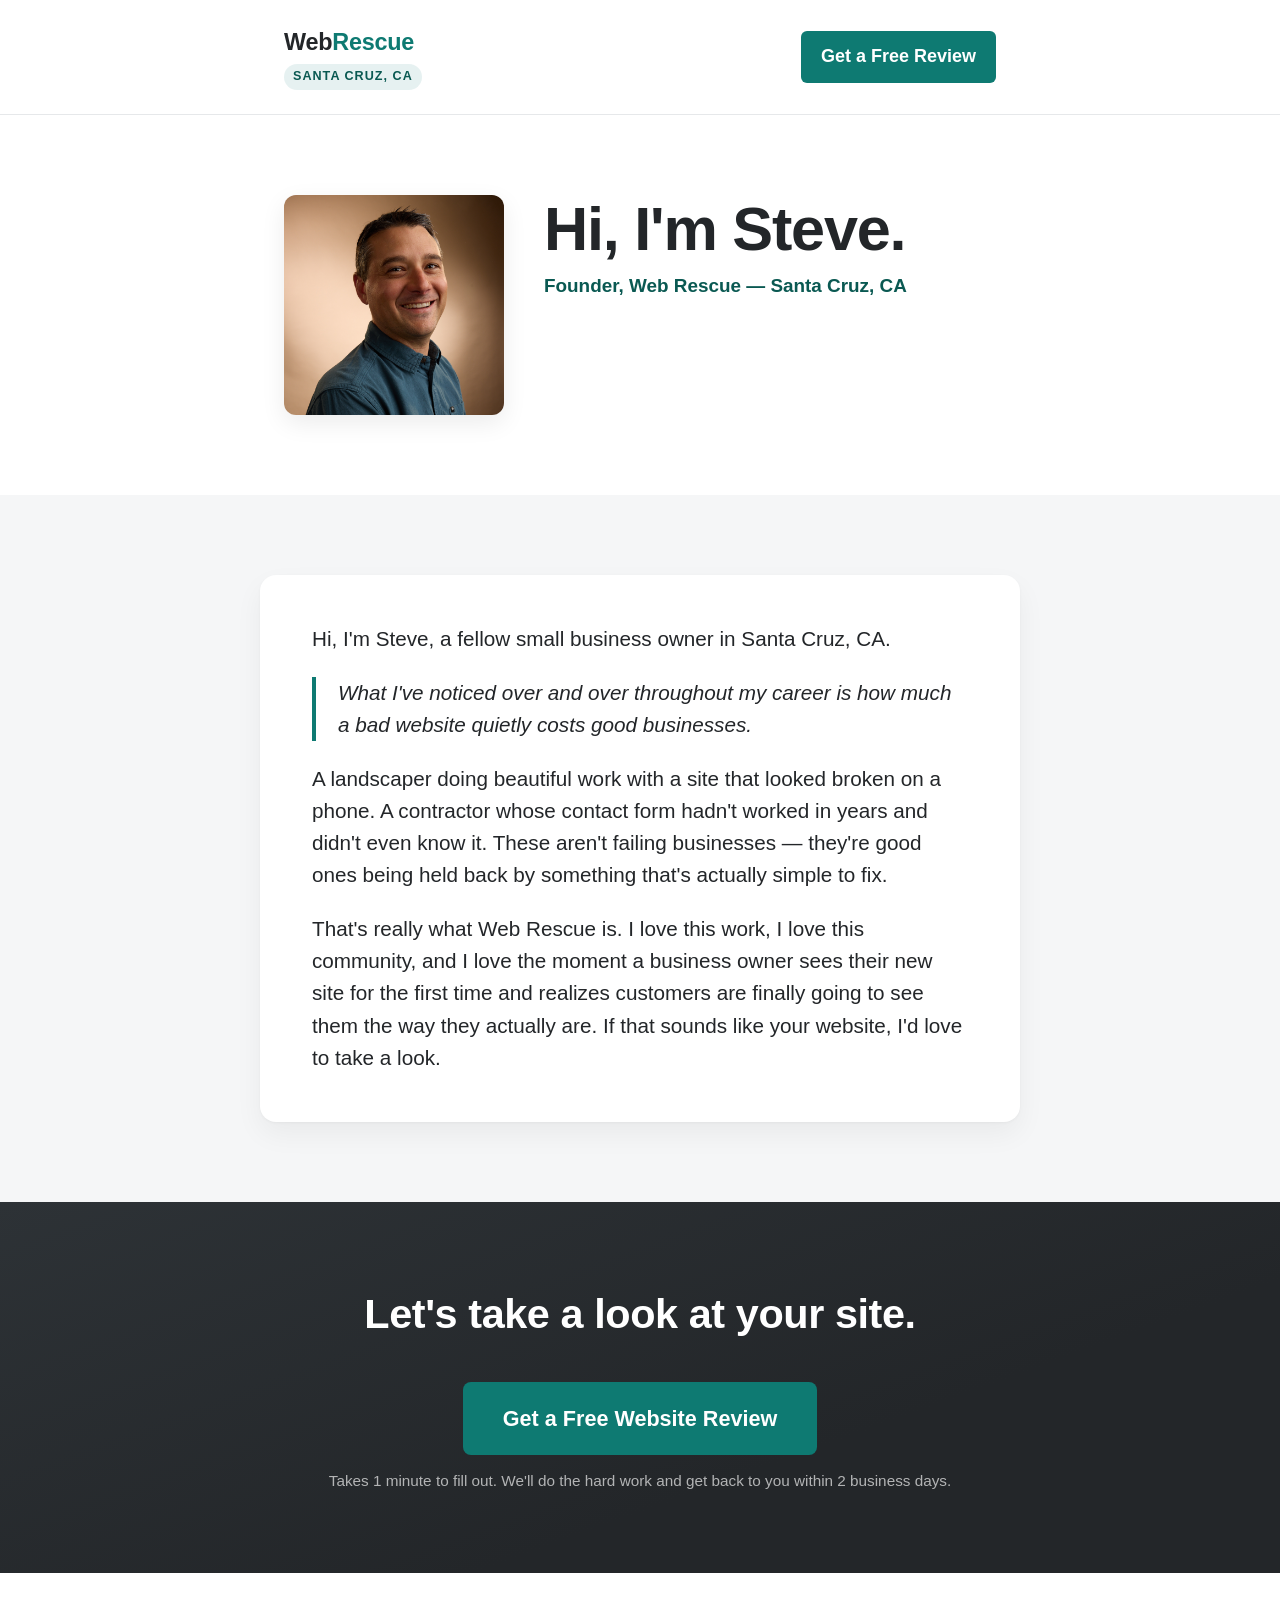
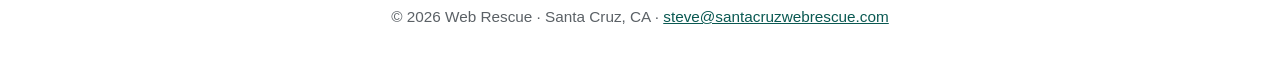
==== about.html @ 098f7052 "Add files via upload" ====
<!DOCTYPE html>
<html lang="en">
<head>
<meta charset="UTF-8">
<meta name="viewport" content="width=device-width, initial-scale=1.0">
<title>About | Web Rescue &mdash; Santa Cruz</title>
<meta name="description" content="Web Rescue is run by a real person in Santa Cruz, not an agency or a call center. Here's the story behind it.">
<link rel="icon" type="image/svg+xml" href="favicon.svg">
<link rel="stylesheet" href="styles.css">
</head>
<body>

<header class="site">
  <div class="wrap">
    <a href="index.html" style="text-decoration:none; color:inherit;">
      <div>
        <div class="logo">Web<span>Rescue</span></div>
        <div class="locale-tag">Santa Cruz, CA</div>
      </div>
    </a>
    <nav>
      <a href="index.html#review" class="cta-link">Get a Free Review</a>
    </nav>
  </div>
</header>

<section>
  <div class="wrap">
    <div class="bio">
      <img src="steve-headshot.jpg" alt="Steve Hinkel, founder of Web Rescue">
      <div class="bio-text">
        <h1>Hi, I'm Steve.</h1>
        <p class="role">Founder, Web Rescue &mdash; Santa Cruz, CA</p>
      </div>
    </div>
  </div>
</section>

<section class="soft">
  <div class="wrap about-copy">
    <p>Hi, I'm Steve, a fellow small business owner in Santa Cruz, CA.</p>

    <p class="pull-quote">What I've noticed over and over throughout my career is how much a bad website quietly costs good businesses.</p>

    <p>A landscaper doing beautiful work with a site that looked broken on a phone. A contractor whose contact form hadn't worked in years and didn't even know it. These aren't failing businesses &mdash; they're good ones being held back by something that's actually simple to fix.</p>

    <p>That's really what Web Rescue is. I love this work, I love this community, and I love the moment a business owner sees their new site for the first time and realizes customers are finally going to see them the way they actually are. If that sounds like your website, I'd love to take a look.</p>
  </div>
</section>

<section class="final-cta">
  <div class="wrap">
    <h2>Let's take a look at your site.</h2>
    <a href="index.html#review" class="cta-btn">Get a Free Website Review</a>
    <div class="fine-print">Takes 1 minute to fill out. We'll do the hard work and get back to you within 2 business days.</div>
  </div>
</section>

<footer>
  <div class="wrap">&copy; 2026 Web Rescue &middot; Santa Cruz, CA &middot; <a href="mailto:steve@santacruzwebrescue.com">steve@santacruzwebrescue.com</a></div>
</footer>

</body>
</html>
---- styles.css ----
:root {
  --ink: #232629;
  --ink-light: #5b6166;
  --paper: #ffffff;
  --paper-soft: #f5f6f7;
  --accent: #0e7a72;
  --accent-dark: #0a5952;
  --border: #e6e8ea;
}
* { box-sizing: border-box; }
html { scroll-behavior: smooth; font-size: 18px; }
body {
  margin: 0;
  font-family: -apple-system, BlinkMacSystemFont, "Segoe UI", Helvetica, Arial, sans-serif;
  color: var(--ink);
  background: var(--paper);
  line-height: 1.55;
}
a { color: var(--accent-dark); }
.wrap {
  max-width: 760px;
  margin: 0 auto;
  padding: 0 24px;
}
header.site {
  padding: 24px 0;
  border-bottom: 1px solid var(--border);
}
header.site .wrap {
  display: flex;
  align-items: center;
  justify-content: space-between;
}
header.site nav {
  display: flex;
  align-items: center;
  gap: 20px;
}
header.site nav a.text-link {
  text-decoration: none;
  color: var(--ink);
  font-weight: 600;
  font-size: 0.95rem;
  background: none;
  padding: 0;
}
header.site nav a.text-link:hover { color: var(--accent-dark); }
.logo {
  font-weight: 700;
  font-size: 1.3rem;
  letter-spacing: -0.01em;
}
.logo span { color: var(--accent); }
.locale-tag {
  display: inline-block;
  font-size: 0.7rem;
  text-transform: uppercase;
  letter-spacing: 0.08em;
  color: var(--accent-dark);
  background: rgba(14, 122, 114, 0.1);
  font-weight: 700;
  margin-top: 4px;
  padding: 3px 9px;
  border-radius: 100px;
}
header.site nav a.cta-link {
  text-decoration: none;
  color: var(--ink);
  font-weight: 600;
  font-size: 1rem;
  padding: 12px 20px;
  background: var(--accent);
  color: #fff;
  border-radius: 6px;
}
section { padding: 80px 0; }
section.soft { background: var(--paper-soft); }
h1 {
  font-size: clamp(2.3rem, 5.5vw, 3.4rem);
  line-height: 1.12;
  letter-spacing: -0.02em;
  margin: 0 0 22px;
}
h2 {
  font-size: clamp(1.7rem, 3.8vw, 2.3rem);
  letter-spacing: -0.01em;
  margin: 0 0 36px;
}
.hero {
  padding-top: 72px;
  text-align: center;
  background: radial-gradient(ellipse 900px 500px at 50% -10%, rgba(14, 122, 114, 0.12), transparent 70%);
}
.hero .wrap { max-width: 680px; }
.sub {
  font-size: 1.3rem;
  color: var(--ink-light);
  margin: 0 0 40px;
}
.cta-btn {
  display: inline-block;
  background: var(--accent);
  color: #fff;
  text-decoration: none;
  font-weight: 700;
  font-size: 1.2rem;
  padding: 20px 40px;
  border-radius: 8px;
  border: none;
  cursor: pointer;
}
.cta-btn:hover { background: var(--accent-dark); }
.fine-print {
  margin-top: 14px;
  font-size: 0.85rem;
  color: var(--ink-light);
}
.problem-list {
  list-style: none;
  padding: 0;
  margin: 0;
  display: grid;
  grid-template-columns: 1fr 1fr;
  gap: 16px 32px;
}
.problem-list li {
  padding-left: 30px;
  position: relative;
  color: var(--ink-light);
  font-size: 1.12rem;
}
.problem-list li::before {
  content: "\2717";
  position: absolute;
  left: 0;
  color: #c0392b;
  font-weight: 700;
}
.steps {
  list-style: none;
  padding: 0;
  margin: 0;
  counter-reset: step;
  display: flex;
  flex-direction: column;
  gap: 24px;
}
.steps li {
  counter-increment: step;
  position: relative;
  padding-left: 60px;
  font-size: 1.15rem;
}
.steps li::before {
  content: counter(step);
  position: absolute;
  left: 0;
  top: -4px;
  width: 42px;
  height: 42px;
  border-radius: 50%;
  background: var(--accent);
  color: #fff;
  font-weight: 700;
  font-size: 1.1rem;
  display: flex;
  align-items: center;
  justify-content: center;
}
.steps strong { display: block; margin-bottom: 2px; }
.cards {
  display: grid;
  grid-template-columns: repeat(3, 1fr);
  gap: 20px;
}
.card {
  background: var(--paper);
  border: 1px solid var(--border);
  border-top: 4px solid var(--accent);
  border-radius: 10px;
  padding: 28px 22px;
}
.card h3 { margin: 0 0 10px; font-size: 1.25rem; }
.card p { margin: 0; color: var(--ink-light); font-size: 1.02rem; }
.work-grid {
  display: grid;
  grid-template-columns: 1fr 1fr;
  gap: 20px;
}
.work-card {
  border: 1px solid var(--border);
  border-radius: 12px;
  background: var(--paper);
  display: flex;
  flex-direction: column;
  text-decoration: none;
  color: inherit;
  overflow: hidden;
  transition: transform 0.15s ease, box-shadow 0.15s ease;
}
.work-card:hover {
  transform: translateY(-3px);
  box-shadow: 0 10px 24px rgba(0,0,0,0.08);
}
.work-card img {
  width: 100%;
  aspect-ratio: 4 / 3;
  object-fit: cover;
  object-position: top;
  display: block;
  border-bottom: 1px solid var(--border);
}
.work-card-body { padding: 20px 22px; display: flex; flex-direction: column; gap: 6px; }
.work-card .kind {
  font-size: 0.85rem;
  text-transform: uppercase;
  letter-spacing: 0.06em;
  color: var(--accent-dark);
  font-weight: 700;
}
.work-card-title {
  font-weight: 600;
  font-size: 1.1rem;
}
.work-card:hover .work-card-title { text-decoration: underline; }
.work-card-body p { margin: 0; color: var(--ink-light); font-size: 0.95rem; }
.why-list {
  list-style: none;
  padding: 0;
  margin: 0;
  display: grid;
  grid-template-columns: 1fr 1fr;
  gap: 16px 32px;
}
.why-list li {
  padding-left: 30px;
  position: relative;
  font-size: 1.12rem;
}
.why-list li::before {
  content: "\2713";
  position: absolute;
  left: 0;
  color: var(--accent);
  font-weight: 700;
}
.final-cta {
  text-align: center;
  background: linear-gradient(160deg, #2d3236, var(--ink) 65%);
  color: #fff;
}
.final-cta h2 { color: #fff; }
.final-cta .cta-btn { background: var(--accent); }
.final-cta .fine-print { color: rgba(255,255,255,0.65); }
#review {
  max-width: 520px;
  margin: 0 auto;
}
#review label {
  display: block;
  font-weight: 600;
  font-size: 0.9rem;
  margin: 16px 0 6px;
  text-align: left;
}
#review input, #review textarea {
  width: 100%;
  padding: 12px 14px;
  border: 1px solid var(--border);
  border-radius: 8px;
  font-size: 1rem;
  font-family: inherit;
}
#review .preference-field {
  border: none;
  padding: 0;
  margin: 16px 0 6px;
}
#review .preference-field legend {
  font-weight: 600;
  font-size: 0.9rem;
  margin-bottom: 10px;
  padding: 0;
}
#review .preference-field .radio-option {
  display: flex;
  align-items: center;
  gap: 10px;
  font-weight: 400;
  font-size: 1rem;
  margin: 0 0 10px;
  cursor: pointer;
}
#review .preference-field input[type="radio"] {
  width: auto;
  accent-color: var(--accent);
  cursor: pointer;
}
#review .submit-row { margin-top: 26px; }
#form-success {
  display: none;
  text-align: center;
  padding: 24px;
  background: var(--paper-soft);
  border-radius: 10px;
}
#form-success[data-fs-active] { display: block; }
[data-fs-error] { display: none; }
[data-fs-error][data-fs-active] { display: block; }
.fs-field-error { color: #c0392b; font-size: 0.82rem; margin-top: 4px; text-align: left; }
.fs-form-error { color: #c0392b; font-size: 0.9rem; margin-bottom: 16px; }
#review input[data-fs-field][aria-invalid="true"] { border-color: #c0392b; }
footer {
  padding: 32px 0 48px;
  text-align: center;
  color: var(--ink-light);
  font-size: 0.85rem;
}
.bio {
  display: flex;
  gap: 40px;
  align-items: flex-start;
}
.bio img {
  width: 220px;
  height: 220px;
  object-fit: cover;
  object-position: 50% 15%;
  border-radius: 12px;
  flex-shrink: 0;
  box-shadow: 0 8px 24px rgba(0,0,0,0.08);
}
.bio-text h1 { margin-bottom: 8px; }
.bio-text .role {
  color: var(--accent-dark);
  font-weight: 700;
  font-size: 1.05rem;
  margin: 0 0 20px;
}
.about-copy {
  background: var(--paper);
  border-radius: 16px;
  padding: 48px 52px;
  box-shadow: 0 1px 3px rgba(0,0,0,0.04), 0 12px 28px rgba(0,0,0,0.05);
}
.about-copy p { margin: 0 0 22px; font-size: 1.15rem; }
.about-copy p:last-child { margin-bottom: 0; }
.pull-quote {
  border-left: 4px solid var(--accent);
  padding-left: 22px;
  margin: 36px 0;
  font-size: 1.35rem;
  font-style: italic;
  color: var(--ink);
}
@media (max-width: 640px) {
  html { font-size: 16.5px; }
  section { padding: 52px 0; }
  .problem-list, .why-list { grid-template-columns: 1fr; }
  .cards { grid-template-columns: 1fr; }
  .work-grid { grid-template-columns: 1fr; }
  header.site nav a.cta-link { padding: 10px 16px; font-size: 0.9rem; }
  header.site nav { gap: 14px; }
  .bio { flex-direction: column; align-items: center; text-align: center; }
  .bio img { width: 180px; height: 180px; }
  .about-copy { padding: 32px 24px; }
  .pull-quote { font-size: 1.15rem; padding-left: 16px; }
  .cta-btn { width: 100%; text-align: center; padding: 18px 24px; }
}
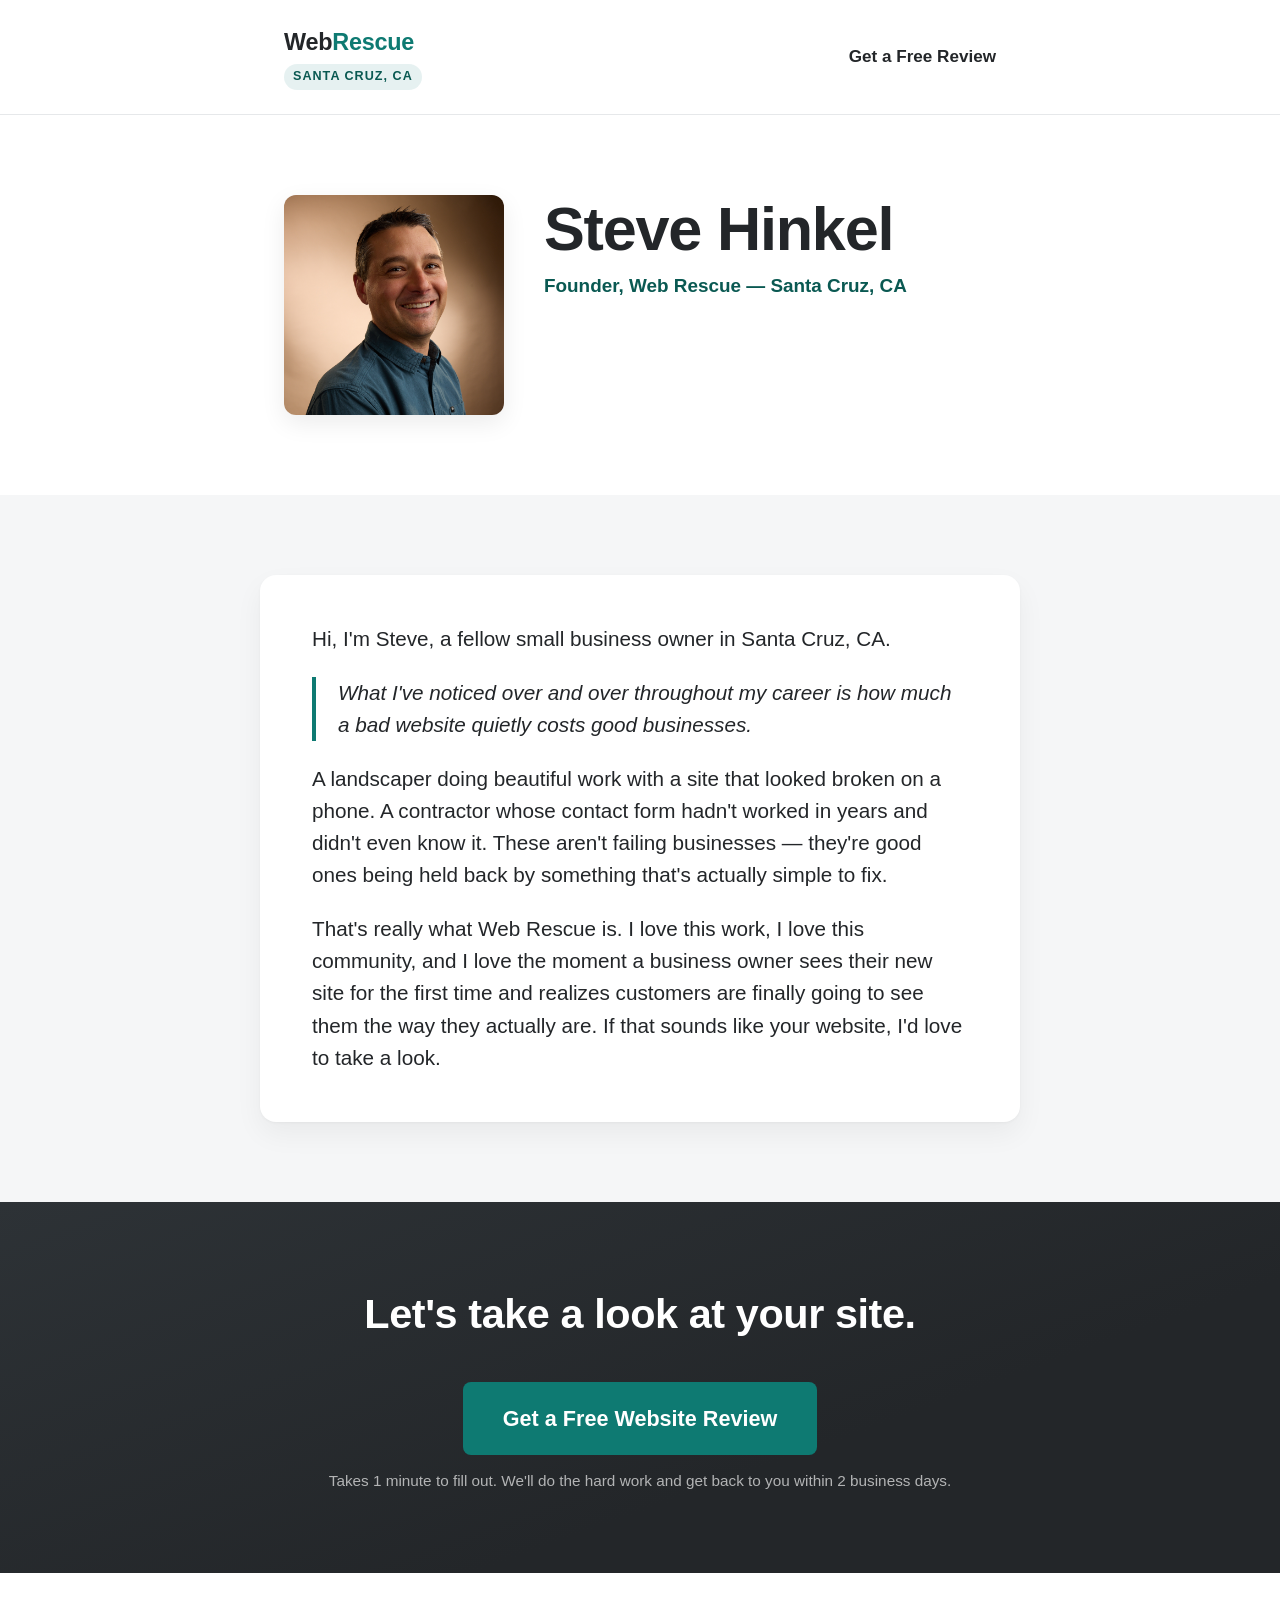
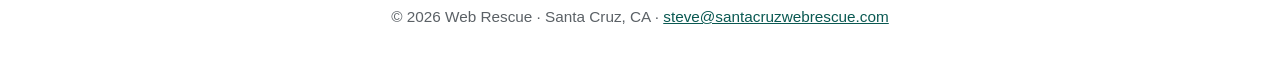
==== commit 0207f340: "Add files via upload" ====
--- a/about.html
+++ b/about.html
@@ -19,7 +19,7 @@
       </div>
     </a>
     <nav>
-      <a href="index.html#review" class="cta-link">Get a Free Review</a>
+      <a href="index.html#review" class="text-link">Get a Free Review</a>
     </nav>
   </div>
 </header>
@@ -29,7 +29,7 @@
     <div class="bio">
       <img src="steve-headshot.jpg" alt="Steve Hinkel, founder of Web Rescue">
       <div class="bio-text">
-        <h1>Hi, I'm Steve.</h1>
+        <h1>Steve Hinkel</h1>
         <p class="role">Founder, Web Rescue &mdash; Santa Cruz, CA</p>
       </div>
     </div>
--- a/styles.css
+++ b/styles.css
@@ -53,6 +53,7 @@
 .logo span { color: var(--accent); }
 .locale-tag {
   display: inline-block;
+  white-space: nowrap;
   font-size: 0.7rem;
   text-transform: uppercase;
   letter-spacing: 0.08em;
@@ -62,16 +63,6 @@
   margin-top: 4px;
   padding: 3px 9px;
   border-radius: 100px;
-}
-header.site nav a.cta-link {
-  text-decoration: none;
-  color: var(--ink);
-  font-weight: 600;
-  font-size: 1rem;
-  padding: 12px 20px;
-  background: var(--accent);
-  color: #fff;
-  border-radius: 6px;
 }
 section { padding: 80px 0; }
 section.soft { background: var(--paper-soft); }
@@ -359,8 +350,11 @@
   .problem-list, .why-list { grid-template-columns: 1fr; }
   .cards { grid-template-columns: 1fr; }
   .work-grid { grid-template-columns: 1fr; }
-  header.site nav a.cta-link { padding: 10px 16px; font-size: 0.9rem; }
+  header.site { padding: 18px 0; }
   header.site nav { gap: 14px; }
+  header.site nav a.text-link { font-size: 0.88rem; }
+  .logo { font-size: 1.1rem; }
+  .locale-tag { font-size: 0.62rem; padding: 2px 7px; }
   .bio { flex-direction: column; align-items: center; text-align: center; }
   .bio img { width: 180px; height: 180px; }
   .about-copy { padding: 32px 24px; }
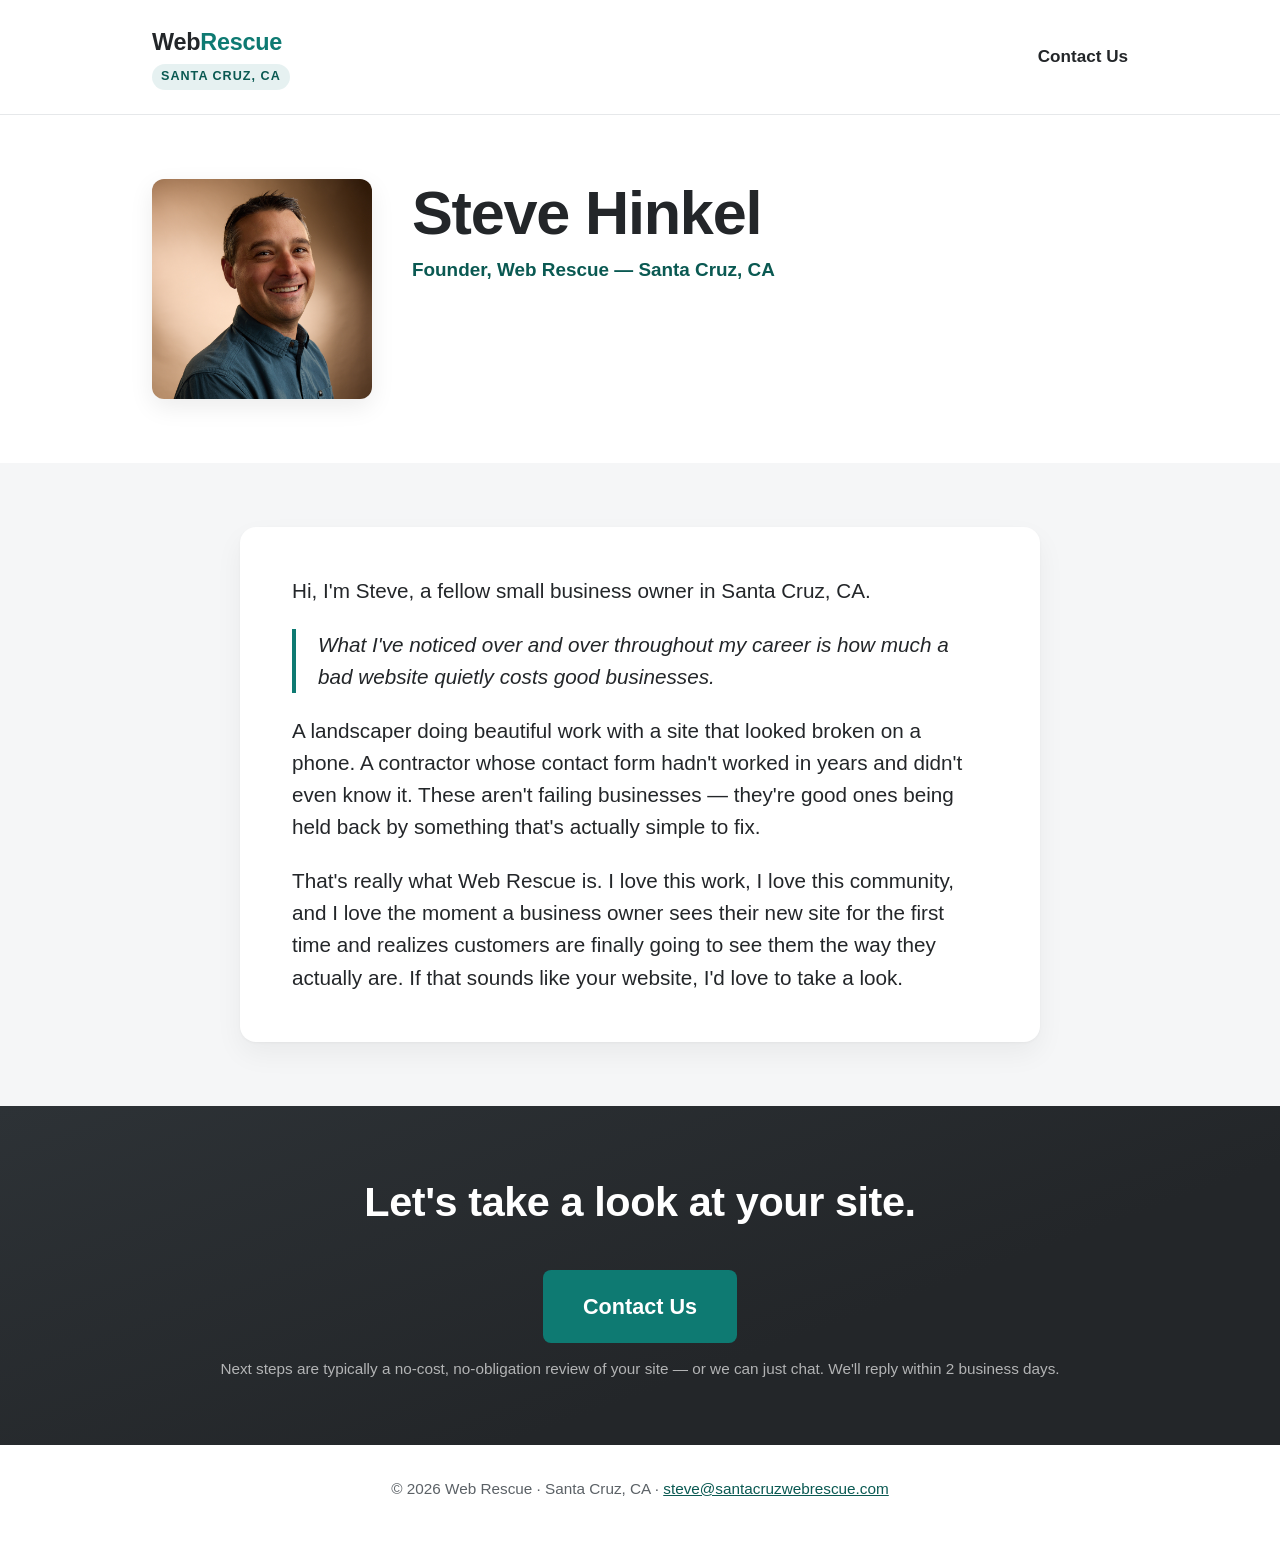
==== commit d5079e6c: "Split contact form onto its own page, soften CTAs, tighten layout - Move the Formspree form to conta" ====
--- a/about.html
+++ b/about.html
@@ -19,7 +19,7 @@
       </div>
     </a>
     <nav>
-      <a href="index.html#review" class="text-link">Get a Free Review</a>
+      <a href="contact.html" class="text-link">Contact Us</a>
     </nav>
   </div>
 </header>
@@ -51,8 +51,8 @@
 <section class="final-cta">
   <div class="wrap">
     <h2>Let's take a look at your site.</h2>
-    <a href="index.html#review" class="cta-btn">Get a Free Website Review</a>
-    <div class="fine-print">Takes 1 minute to fill out. We'll do the hard work and get back to you within 2 business days.</div>
+    <a href="contact.html" class="cta-btn">Contact Us</a>
+    <div class="fine-print">Next steps are typically a no-cost, no-obligation review of your site &mdash; or we can just chat. We'll reply within 2 business days.</div>
   </div>
 </section>
 
--- a/styles.css
+++ b/styles.css
@@ -18,9 +18,9 @@
 }
 a { color: var(--accent-dark); }
 .wrap {
-  max-width: 760px;
+  max-width: 1040px;
   margin: 0 auto;
-  padding: 0 24px;
+  padding: 0 32px;
 }
 header.site {
   padding: 24px 0;
@@ -64,7 +64,8 @@
   padding: 3px 9px;
   border-radius: 100px;
 }
-section { padding: 80px 0; }
+section { padding: 64px 0; }
+section.tight { padding-bottom: 24px; }
 section.soft { background: var(--paper-soft); }
 h1 {
   font-size: clamp(2.3rem, 5.5vw, 3.4rem);
@@ -78,13 +79,14 @@
   margin: 0 0 36px;
 }
 .hero {
-  padding-top: 72px;
+  padding-top: 64px;
+  padding-bottom: 56px;
   text-align: center;
   background: radial-gradient(ellipse 900px 500px at 50% -10%, rgba(14, 122, 114, 0.12), transparent 70%);
 }
-.hero .wrap { max-width: 680px; }
+.hero .wrap { max-width: 820px; }
 .sub {
-  font-size: 1.3rem;
+  font-size: 1.25rem;
   color: var(--ink-light);
   margin: 0 0 40px;
 }
@@ -111,8 +113,8 @@
   padding: 0;
   margin: 0;
   display: grid;
-  grid-template-columns: 1fr 1fr;
-  gap: 16px 32px;
+  grid-template-columns: repeat(3, 1fr);
+  gap: 20px 32px;
 }
 .problem-list li {
   padding-left: 30px;
@@ -132,21 +134,22 @@
   padding: 0;
   margin: 0;
   counter-reset: step;
-  display: flex;
-  flex-direction: column;
-  gap: 24px;
+  display: grid;
+  grid-template-columns: repeat(4, 1fr);
+  gap: 28px;
 }
 .steps li {
   counter-increment: step;
   position: relative;
-  padding-left: 60px;
-  font-size: 1.15rem;
+  padding-top: 58px;
+  font-size: 1.02rem;
+  color: var(--ink-light);
 }
 .steps li::before {
   content: counter(step);
   position: absolute;
   left: 0;
-  top: -4px;
+  top: 0;
   width: 42px;
   height: 42px;
   border-radius: 50%;
@@ -158,7 +161,7 @@
   align-items: center;
   justify-content: center;
 }
-.steps strong { display: block; margin-bottom: 2px; }
+.steps strong { display: block; margin-bottom: 6px; color: var(--ink); font-size: 1.15rem; }
 .cards {
   display: grid;
   grid-template-columns: repeat(3, 1fr);
@@ -175,7 +178,7 @@
 .card p { margin: 0; color: var(--ink-light); font-size: 1.02rem; }
 .work-grid {
   display: grid;
-  grid-template-columns: 1fr 1fr;
+  grid-template-columns: repeat(3, 1fr);
   gap: 20px;
 }
 .work-card {
@@ -220,7 +223,7 @@
   padding: 0;
   margin: 0;
   display: grid;
-  grid-template-columns: 1fr 1fr;
+  grid-template-columns: repeat(3, 1fr);
   gap: 16px 32px;
 }
 .why-list li {
@@ -328,7 +331,22 @@
   font-size: 1.05rem;
   margin: 0 0 20px;
 }
+.split {
+  display: grid;
+  grid-template-columns: 5fr 7fr;
+  gap: 48px;
+  align-items: start;
+}
+.split h2 { margin: 0; }
+.contact-intro {
+  color: rgba(255,255,255,0.8);
+  font-size: 1.1rem;
+  margin: 0 0 20px;
+}
+.contact-page h1 { color: #fff; font-size: clamp(2rem, 4.5vw, 2.8rem); }
+.contact-page { min-height: 70vh; }
 .about-copy {
+  max-width: 800px;
   background: var(--paper);
   border-radius: 16px;
   padding: 48px 52px;
@@ -344,10 +362,17 @@
   font-style: italic;
   color: var(--ink);
 }
+@media (max-width: 900px) and (min-width: 641px) {
+  .steps { grid-template-columns: repeat(2, 1fr); }
+  .problem-list, .why-list { grid-template-columns: 1fr 1fr; }
+  .split { grid-template-columns: 1fr; gap: 20px; }
+}
 @media (max-width: 640px) {
   html { font-size: 16.5px; }
   section { padding: 52px 0; }
   .problem-list, .why-list { grid-template-columns: 1fr; }
+  .steps { grid-template-columns: 1fr; }
+  .split { grid-template-columns: 1fr; gap: 20px; }
   .cards { grid-template-columns: 1fr; }
   .work-grid { grid-template-columns: 1fr; }
   header.site { padding: 18px 0; }
@@ -357,7 +382,22 @@
   .locale-tag { font-size: 0.62rem; padding: 2px 7px; }
   .bio { flex-direction: column; align-items: center; text-align: center; }
   .bio img { width: 180px; height: 180px; }
-  .about-copy { padding: 32px 24px; }
+  .split {
+  display: grid;
+  grid-template-columns: 5fr 7fr;
+  gap: 48px;
+  align-items: start;
+}
+.split h2 { margin: 0; }
+.contact-intro {
+  color: rgba(255,255,255,0.8);
+  font-size: 1.1rem;
+  margin: 0 0 20px;
+}
+.contact-page h1 { color: #fff; font-size: clamp(2rem, 4.5vw, 2.8rem); }
+.contact-page { min-height: 70vh; }
+.about-copy {
+  max-width: 800px; padding: 32px 24px; }
   .pull-quote { font-size: 1.15rem; padding-left: 16px; }
   .cta-btn { width: 100%; text-align: center; padding: 18px 24px; }
 }
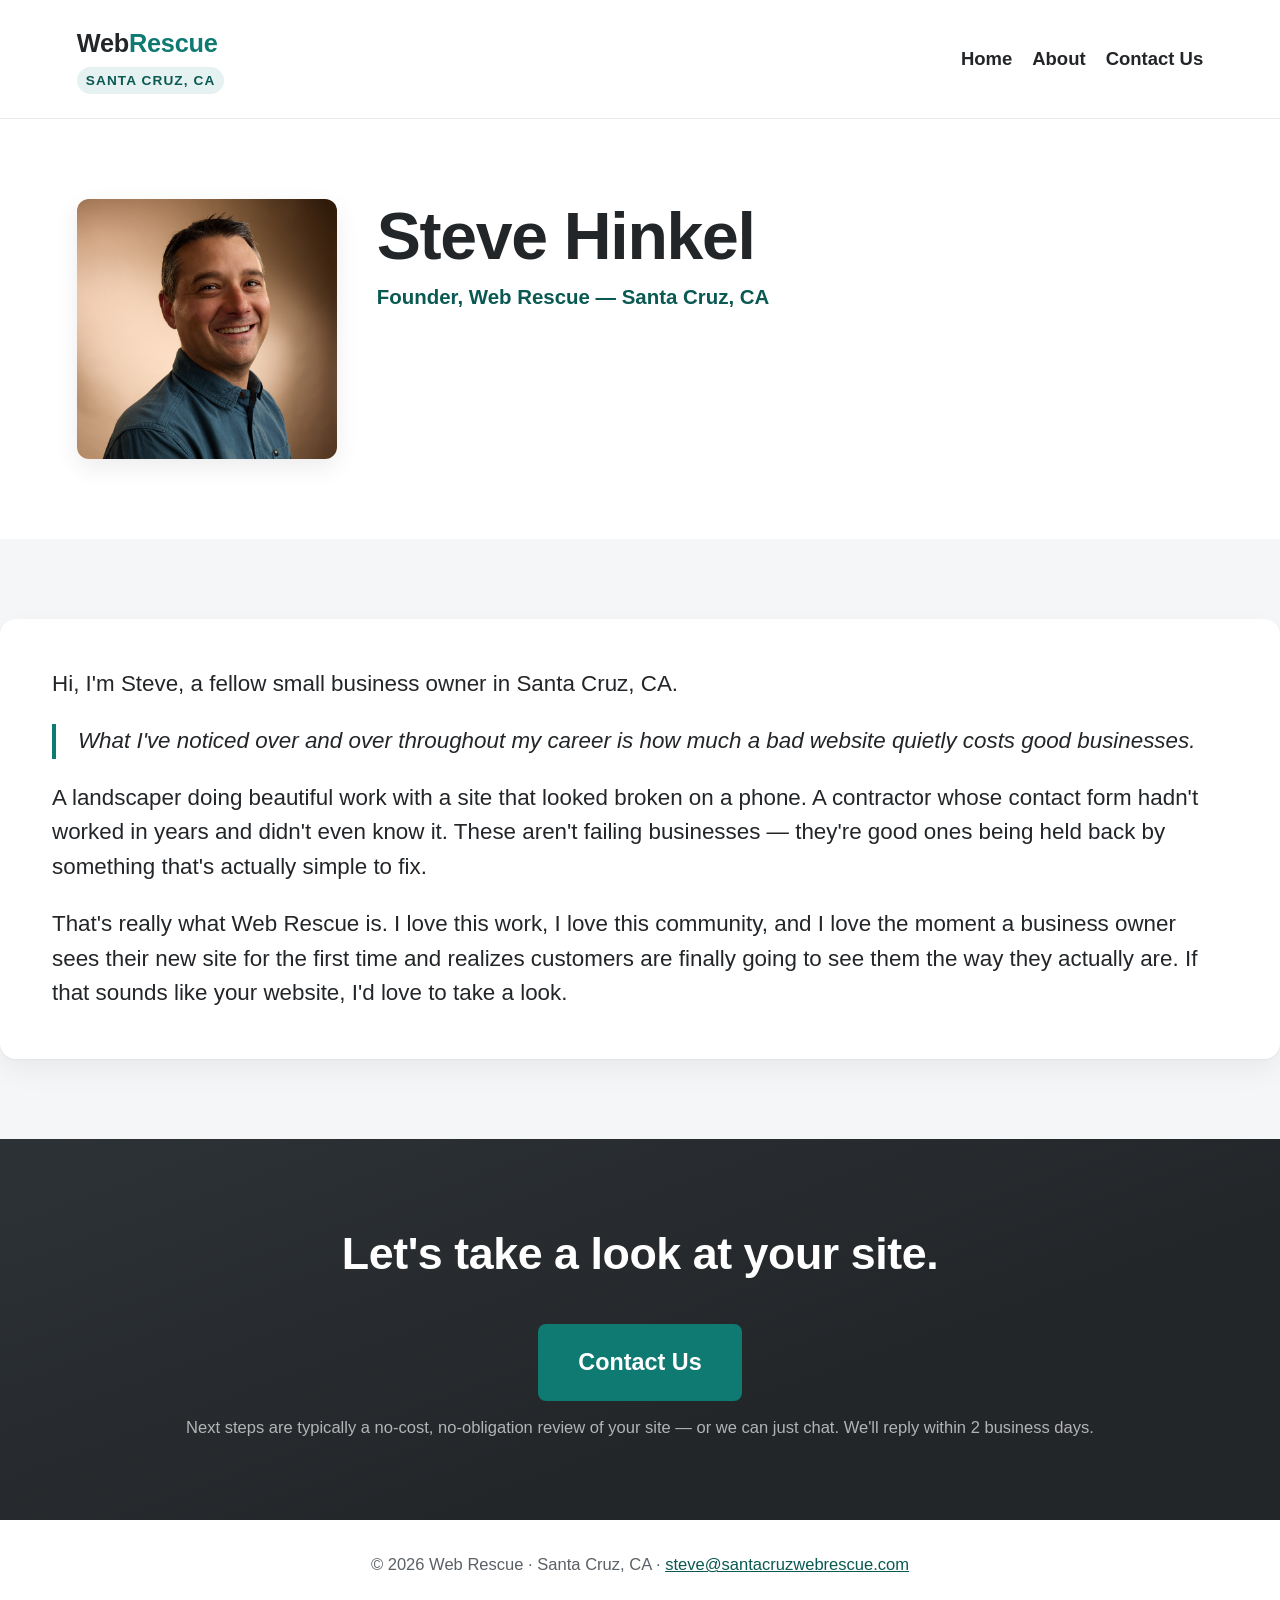
==== commit 820c3bb4: "Scale type down ~18%; add Home link to nav on all pages Co-Authored-By: Claude Sonnet 5.5 <noreply@a" ====
--- a/about.html
+++ b/about.html
@@ -1,6 +1,15 @@
 <!DOCTYPE html>
 <html lang="en">
 <head>
+<!-- Google tag (gtag.js) -->
+<script async src="https://www.googletagmanager.com/gtag/js?id=G-NDBNKK5VGS"></script>
+<script>
+  window.dataLayer = window.dataLayer || [];
+  function gtag(){dataLayer.push(arguments);}
+  gtag('js', new Date());
+
+  gtag('config', 'G-NDBNKK5VGS');
+</script>
 <meta charset="UTF-8">
 <meta name="viewport" content="width=device-width, initial-scale=1.0">
 <title>About | Web Rescue &mdash; Santa Cruz</title>
@@ -19,6 +28,8 @@
       </div>
     </a>
     <nav>
+      <a href="index.html" class="text-link">Home</a>
+      <a href="about.html" class="text-link">About</a>
       <a href="contact.html" class="text-link">Contact Us</a>
     </nav>
   </div>
--- a/styles.css
+++ b/styles.css
@@ -8,7 +8,7 @@
   --border: #e6e8ea;
 }
 * { box-sizing: border-box; }
-html { scroll-behavior: smooth; font-size: 18px; }
+html { scroll-behavior: smooth; font-size: clamp(17px, 0.74vw + 10px, 25px); }
 body {
   margin: 0;
   font-family: -apple-system, BlinkMacSystemFont, "Segoe UI", Helvetica, Arial, sans-serif;
@@ -18,10 +18,11 @@
 }
 a { color: var(--accent-dark); }
 .wrap {
-  max-width: 1040px;
+  max-width: 2000px;
   margin: 0 auto;
-  padding: 0 32px;
-}
+  padding: 0 6vw;
+}
+@media (max-width: 640px) { .wrap { padding: 0 22px; } }
 header.site {
   padding: 24px 0;
   border-bottom: 1px solid var(--border);
@@ -64,8 +65,7 @@
   padding: 3px 9px;
   border-radius: 100px;
 }
-section { padding: 64px 0; }
-section.tight { padding-bottom: 24px; }
+section { padding: 80px 0; }
 section.soft { background: var(--paper-soft); }
 h1 {
   font-size: clamp(2.3rem, 5.5vw, 3.4rem);
@@ -79,14 +79,14 @@
   margin: 0 0 36px;
 }
 .hero {
-  padding-top: 64px;
-  padding-bottom: 56px;
+  padding-top: 72px;
   text-align: center;
   background: radial-gradient(ellipse 900px 500px at 50% -10%, rgba(14, 122, 114, 0.12), transparent 70%);
 }
-.hero .wrap { max-width: 820px; }
+.hero .wrap { max-width: 2000px; }
+.hero .sub { max-width: 60em; margin-left: auto; margin-right: auto; }
 .sub {
-  font-size: 1.25rem;
+  font-size: 1.3rem;
   color: var(--ink-light);
   margin: 0 0 40px;
 }
@@ -113,8 +113,8 @@
   padding: 0;
   margin: 0;
   display: grid;
-  grid-template-columns: repeat(3, 1fr);
-  gap: 20px 32px;
+  grid-template-columns: 1fr 1fr;
+  gap: 16px 32px;
 }
 .problem-list li {
   padding-left: 30px;
@@ -134,22 +134,21 @@
   padding: 0;
   margin: 0;
   counter-reset: step;
-  display: grid;
-  grid-template-columns: repeat(4, 1fr);
-  gap: 28px;
+  display: flex;
+  flex-direction: column;
+  gap: 24px;
 }
 .steps li {
   counter-increment: step;
   position: relative;
-  padding-top: 58px;
-  font-size: 1.02rem;
-  color: var(--ink-light);
+  padding-left: 60px;
+  font-size: 1.15rem;
 }
 .steps li::before {
   content: counter(step);
   position: absolute;
   left: 0;
-  top: 0;
+  top: -4px;
   width: 42px;
   height: 42px;
   border-radius: 50%;
@@ -161,7 +160,7 @@
   align-items: center;
   justify-content: center;
 }
-.steps strong { display: block; margin-bottom: 6px; color: var(--ink); font-size: 1.15rem; }
+.steps strong { display: block; margin-bottom: 2px; }
 .cards {
   display: grid;
   grid-template-columns: repeat(3, 1fr);
@@ -223,7 +222,7 @@
   padding: 0;
   margin: 0;
   display: grid;
-  grid-template-columns: repeat(3, 1fr);
+  grid-template-columns: 1fr 1fr;
   gap: 16px 32px;
 }
 .why-list li {
@@ -247,7 +246,7 @@
 .final-cta .cta-btn { background: var(--accent); }
 .final-cta .fine-print { color: rgba(255,255,255,0.65); }
 #review {
-  max-width: 520px;
+  max-width: 760px;
   margin: 0 auto;
 }
 #review label {
@@ -316,8 +315,8 @@
   align-items: flex-start;
 }
 .bio img {
-  width: 220px;
-  height: 220px;
+  width: 260px;
+  height: 260px;
   object-fit: cover;
   object-position: 50% 15%;
   border-radius: 12px;
@@ -331,22 +330,7 @@
   font-size: 1.05rem;
   margin: 0 0 20px;
 }
-.split {
-  display: grid;
-  grid-template-columns: 5fr 7fr;
-  gap: 48px;
-  align-items: start;
-}
-.split h2 { margin: 0; }
-.contact-intro {
-  color: rgba(255,255,255,0.8);
-  font-size: 1.1rem;
-  margin: 0 0 20px;
-}
-.contact-page h1 { color: #fff; font-size: clamp(2rem, 4.5vw, 2.8rem); }
-.contact-page { min-height: 70vh; }
 .about-copy {
-  max-width: 800px;
   background: var(--paper);
   border-radius: 16px;
   padding: 48px 52px;
@@ -362,17 +346,20 @@
   font-style: italic;
   color: var(--ink);
 }
-@media (max-width: 900px) and (min-width: 641px) {
-  .steps { grid-template-columns: repeat(2, 1fr); }
-  .problem-list, .why-list { grid-template-columns: 1fr 1fr; }
-  .split { grid-template-columns: 1fr; gap: 20px; }
+.contact-intro {
+  color: rgba(255,255,255,0.8);
+  font-size: 1.1rem;
+  margin: 0 0 20px;
+}
+.contact-page h1 { color: #fff; font-size: clamp(2rem, 4.5vw, 2.8rem); }
+.contact-page { min-height: 70vh; }
+@media (max-width: 900px) {
+  .cards, .work-grid { grid-template-columns: 1fr; }
 }
 @media (max-width: 640px) {
   html { font-size: 16.5px; }
   section { padding: 52px 0; }
   .problem-list, .why-list { grid-template-columns: 1fr; }
-  .steps { grid-template-columns: 1fr; }
-  .split { grid-template-columns: 1fr; gap: 20px; }
   .cards { grid-template-columns: 1fr; }
   .work-grid { grid-template-columns: 1fr; }
   header.site { padding: 18px 0; }
@@ -382,22 +369,7 @@
   .locale-tag { font-size: 0.62rem; padding: 2px 7px; }
   .bio { flex-direction: column; align-items: center; text-align: center; }
   .bio img { width: 180px; height: 180px; }
-  .split {
-  display: grid;
-  grid-template-columns: 5fr 7fr;
-  gap: 48px;
-  align-items: start;
-}
-.split h2 { margin: 0; }
-.contact-intro {
-  color: rgba(255,255,255,0.8);
-  font-size: 1.1rem;
-  margin: 0 0 20px;
-}
-.contact-page h1 { color: #fff; font-size: clamp(2rem, 4.5vw, 2.8rem); }
-.contact-page { min-height: 70vh; }
-.about-copy {
-  max-width: 800px; padding: 32px 24px; }
+  .about-copy { padding: 32px 24px; }
   .pull-quote { font-size: 1.15rem; padding-left: 16px; }
   .cta-btn { width: 100%; text-align: center; padding: 18px 24px; }
 }
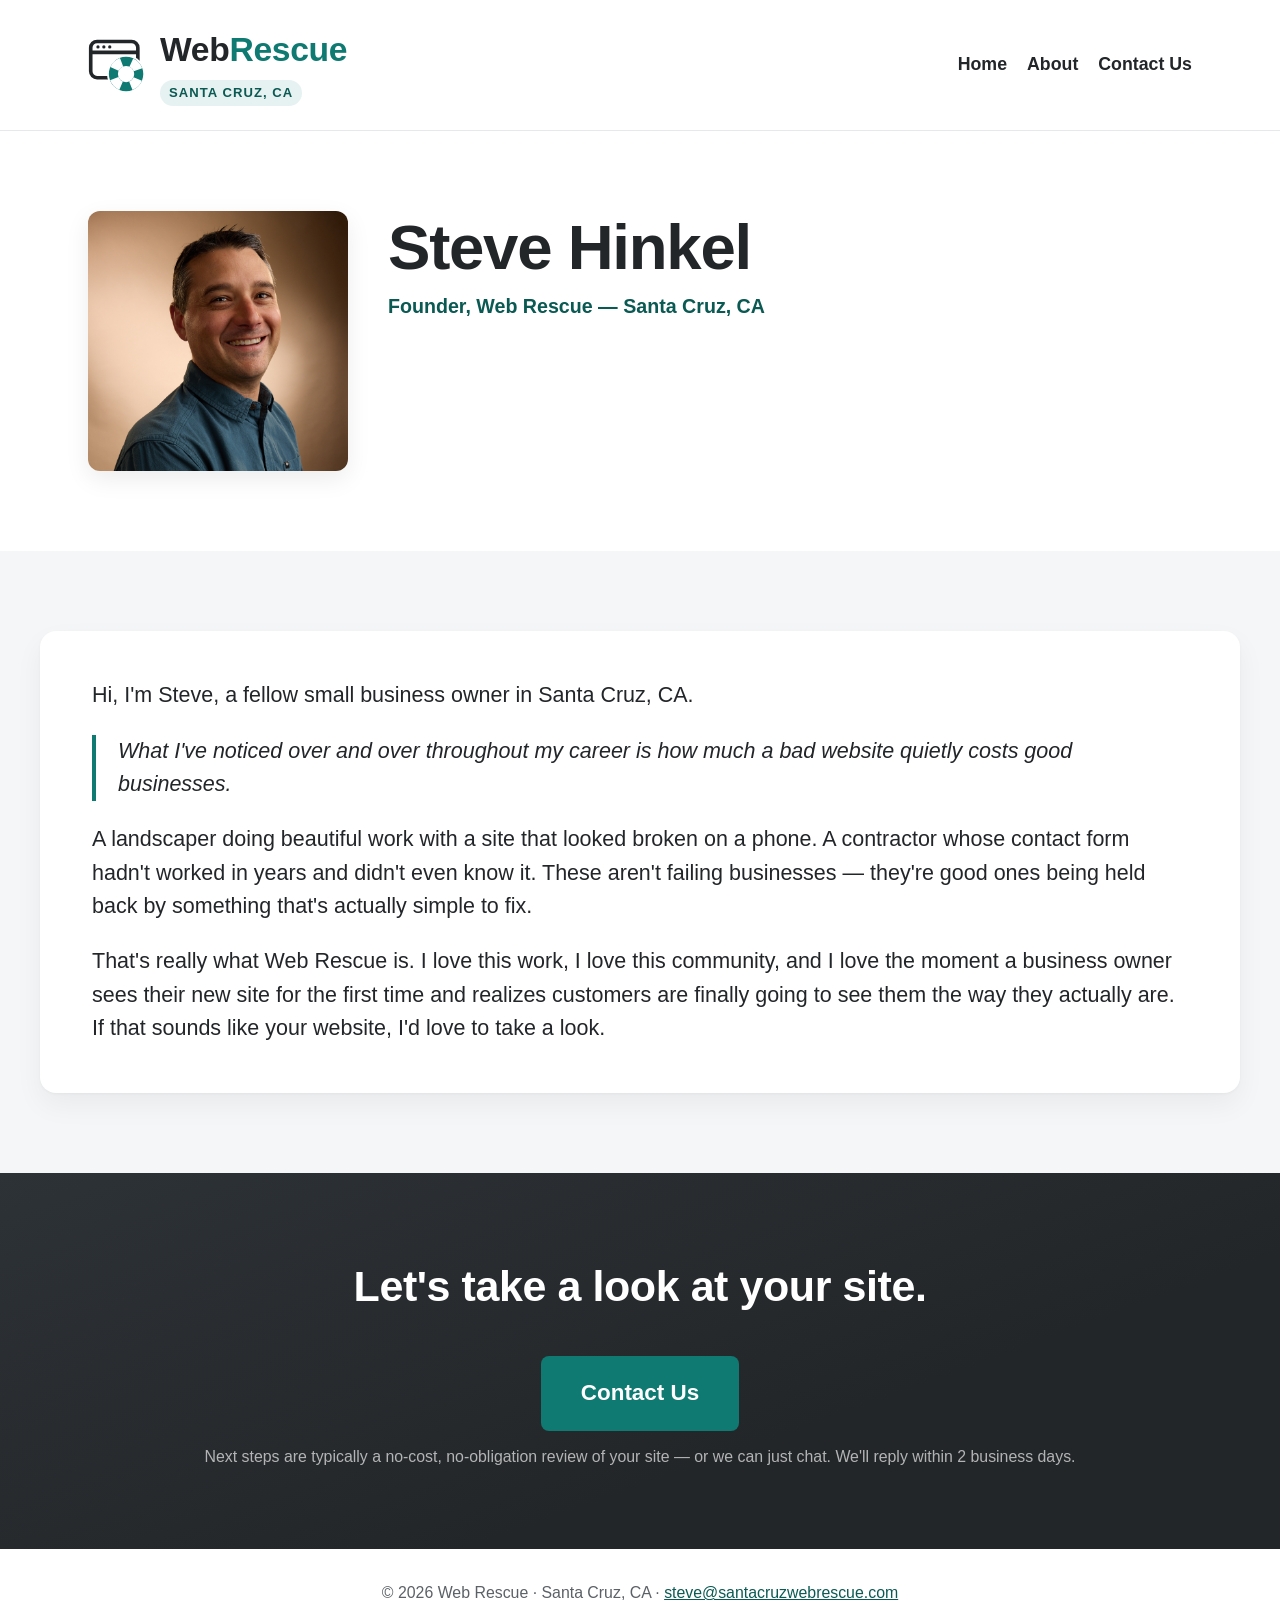
==== commit 8e134796: "Add lifebuoy-in-browser logo to header; lifebuoy favicon Co-Authored-By: Claude Sonnet 5.5 <noreply@" ====
--- a/about.html
+++ b/about.html
@@ -21,7 +21,8 @@
 
 <header class="site">
   <div class="wrap">
-    <a href="index.html" style="text-decoration:none; color:inherit;">
+    <a href="index.html" class="brand">
+      <img src="logo-mark.svg" alt="" width="52" height="52">
       <div>
         <div class="logo">Web<span>Rescue</span></div>
         <div class="locale-tag">Santa Cruz, CA</div>
--- a/styles.css
+++ b/styles.css
@@ -8,7 +8,7 @@
   --border: #e6e8ea;
 }
 * { box-sizing: border-box; }
-html { scroll-behavior: smooth; font-size: clamp(17px, 0.74vw + 10px, 25px); }
+html { scroll-behavior: smooth; font-size: clamp(17px, 0.25vw + 15.5px, 21px); }
 body {
   margin: 0;
   font-family: -apple-system, BlinkMacSystemFont, "Segoe UI", Helvetica, Arial, sans-serif;
@@ -18,9 +18,9 @@
 }
 a { color: var(--accent-dark); }
 .wrap {
-  max-width: 2000px;
+  max-width: 1200px;
   margin: 0 auto;
-  padding: 0 6vw;
+  padding: 0 clamp(20px, 4vw, 48px);
 }
 @media (max-width: 640px) { .wrap { padding: 0 22px; } }
 header.site {
@@ -46,9 +46,17 @@
   padding: 0;
 }
 header.site nav a.text-link:hover { color: var(--accent-dark); }
+.brand {
+  display: flex;
+  align-items: center;
+  gap: 14px;
+  text-decoration: none;
+  color: inherit;
+}
+.brand img { width: 3.1rem; height: 3.1rem; flex-shrink: 0; }
 .logo {
   font-weight: 700;
-  font-size: 1.3rem;
+  font-size: 1.8rem;
   letter-spacing: -0.01em;
 }
 .logo span { color: var(--accent); }
@@ -83,7 +91,7 @@
   text-align: center;
   background: radial-gradient(ellipse 900px 500px at 50% -10%, rgba(14, 122, 114, 0.12), transparent 70%);
 }
-.hero .wrap { max-width: 2000px; }
+.hero .wrap { max-width: 1200px; }
 .hero .sub { max-width: 60em; margin-left: auto; margin-right: auto; }
 .sub {
   font-size: 1.3rem;
@@ -363,9 +371,11 @@
   .cards { grid-template-columns: 1fr; }
   .work-grid { grid-template-columns: 1fr; }
   header.site { padding: 18px 0; }
-  header.site nav { gap: 14px; }
-  header.site nav a.text-link { font-size: 0.88rem; }
-  .logo { font-size: 1.1rem; }
+  header.site nav { gap: 12px; }
+  header.site nav a.text-link { font-size: 0.8rem; }
+  .logo { font-size: 1.2rem; }
+  .brand { gap: 10px; }
+  .brand img { width: 2.3rem; height: 2.3rem; }
   .locale-tag { font-size: 0.62rem; padding: 2px 7px; }
   .bio { flex-direction: column; align-items: center; text-align: center; }
   .bio img { width: 180px; height: 180px; }
@@ -373,3 +383,9 @@
   .pull-quote { font-size: 1.15rem; padding-left: 16px; }
   .cta-btn { width: 100%; text-align: center; padding: 18px 24px; }
 }
+@media (max-width: 380px) {
+  .brand img { width: 2rem; height: 2rem; }
+  .logo { font-size: 1.05rem; }
+  header.site nav { gap: 9px; }
+  header.site nav a.text-link { font-size: 0.74rem; }
+}
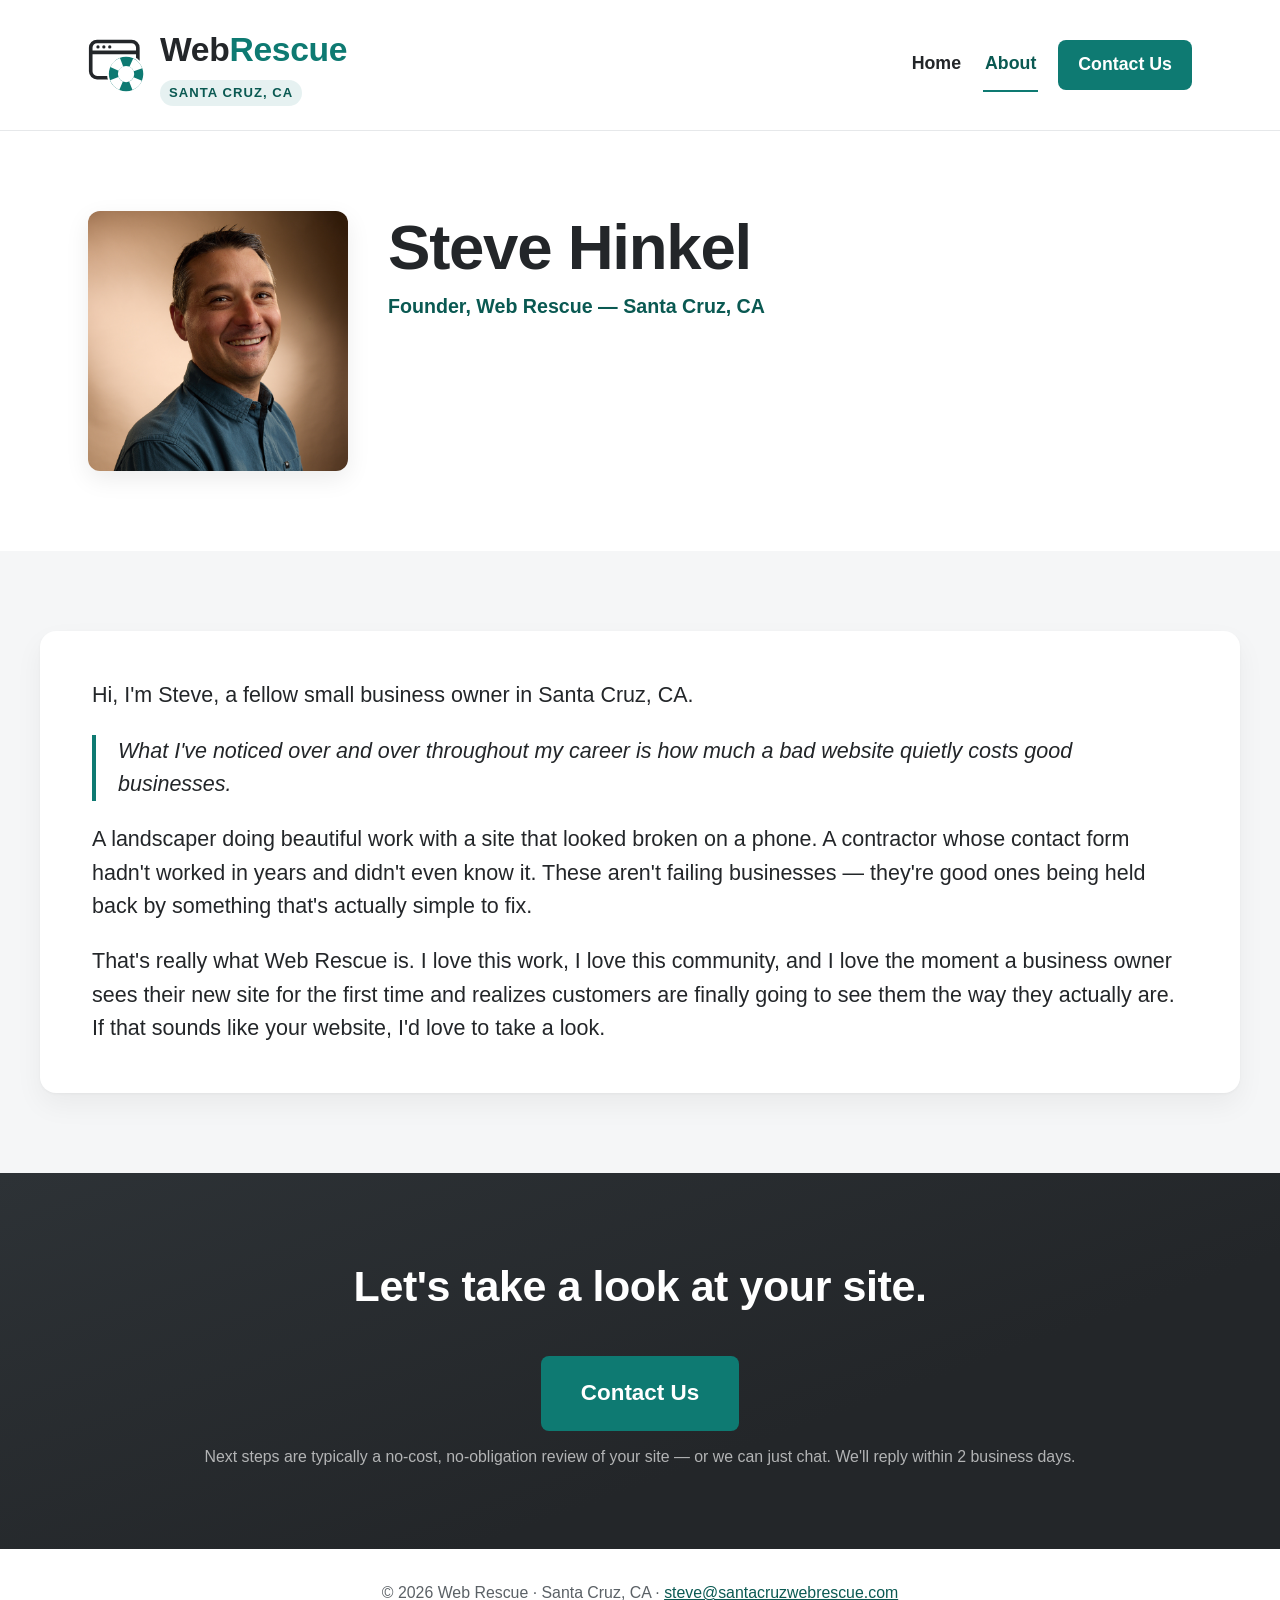
==== commit c2d75dba: "Nav: current-page indicator, Contact Us button, bigger tap targets, focus styles Co-Authored-By: Cla" ====
--- a/about.html
+++ b/about.html
@@ -28,10 +28,10 @@
         <div class="locale-tag">Santa Cruz, CA</div>
       </div>
     </a>
-    <nav>
+    <nav aria-label="Main">
       <a href="index.html" class="text-link">Home</a>
-      <a href="about.html" class="text-link">About</a>
-      <a href="contact.html" class="text-link">Contact Us</a>
+      <a href="about.html" class="text-link" aria-current="page">About</a>
+      <a href="contact.html" class="nav-cta">Contact Us</a>
     </nav>
   </div>
 </header>
--- a/styles.css
+++ b/styles.css
@@ -45,7 +45,33 @@
   background: none;
   padding: 0;
 }
+header.site nav a.text-link {
+  padding: 12px 2px;
+  border-bottom: 2px solid transparent;
+}
 header.site nav a.text-link:hover { color: var(--accent-dark); }
+header.site nav a.text-link[aria-current="page"] {
+  color: var(--accent-dark);
+  border-bottom-color: var(--accent);
+}
+header.site nav a.nav-cta {
+  text-decoration: none;
+  background: var(--accent);
+  color: #fff;
+  font-weight: 600;
+  font-size: 0.95rem;
+  padding: 11px 20px;
+  border-radius: 8px;
+  white-space: nowrap;
+}
+header.site nav a.nav-cta:hover,
+header.site nav a.nav-cta[aria-current="page"] { background: var(--accent-dark); }
+header.site nav a:focus-visible,
+.brand:focus-visible {
+  outline: 3px solid var(--accent);
+  outline-offset: 3px;
+  border-radius: 4px;
+}
 .brand {
   display: flex;
   align-items: center;
@@ -371,11 +397,12 @@
   .cards { grid-template-columns: 1fr; }
   .work-grid { grid-template-columns: 1fr; }
   header.site { padding: 18px 0; }
-  header.site nav { gap: 12px; }
-  header.site nav a.text-link { font-size: 0.8rem; }
+  header.site nav { gap: 8px; }
+  header.site nav a.text-link { font-size: 0.78rem; padding: 12px 0; }
+  header.site nav a.nav-cta { font-size: 0.78rem; padding: 9px 10px; }
   .logo { font-size: 1.2rem; }
   .brand { gap: 10px; }
-  .brand img { width: 2.3rem; height: 2.3rem; }
+  .brand img { width: 2.1rem; height: 2.1rem; }
   .locale-tag { font-size: 0.62rem; padding: 2px 7px; }
   .bio { flex-direction: column; align-items: center; text-align: center; }
   .bio img { width: 180px; height: 180px; }
@@ -384,8 +411,10 @@
   .cta-btn { width: 100%; text-align: center; padding: 18px 24px; }
 }
 @media (max-width: 380px) {
+  header.site nav a[href="index.html"] { display: none; }
   .brand img { width: 2rem; height: 2rem; }
   .logo { font-size: 1.05rem; }
   header.site nav { gap: 9px; }
   header.site nav a.text-link { font-size: 0.74rem; }
-}
+  header.site nav a.nav-cta { font-size: 0.74rem; padding: 9px 10px; }
+}
